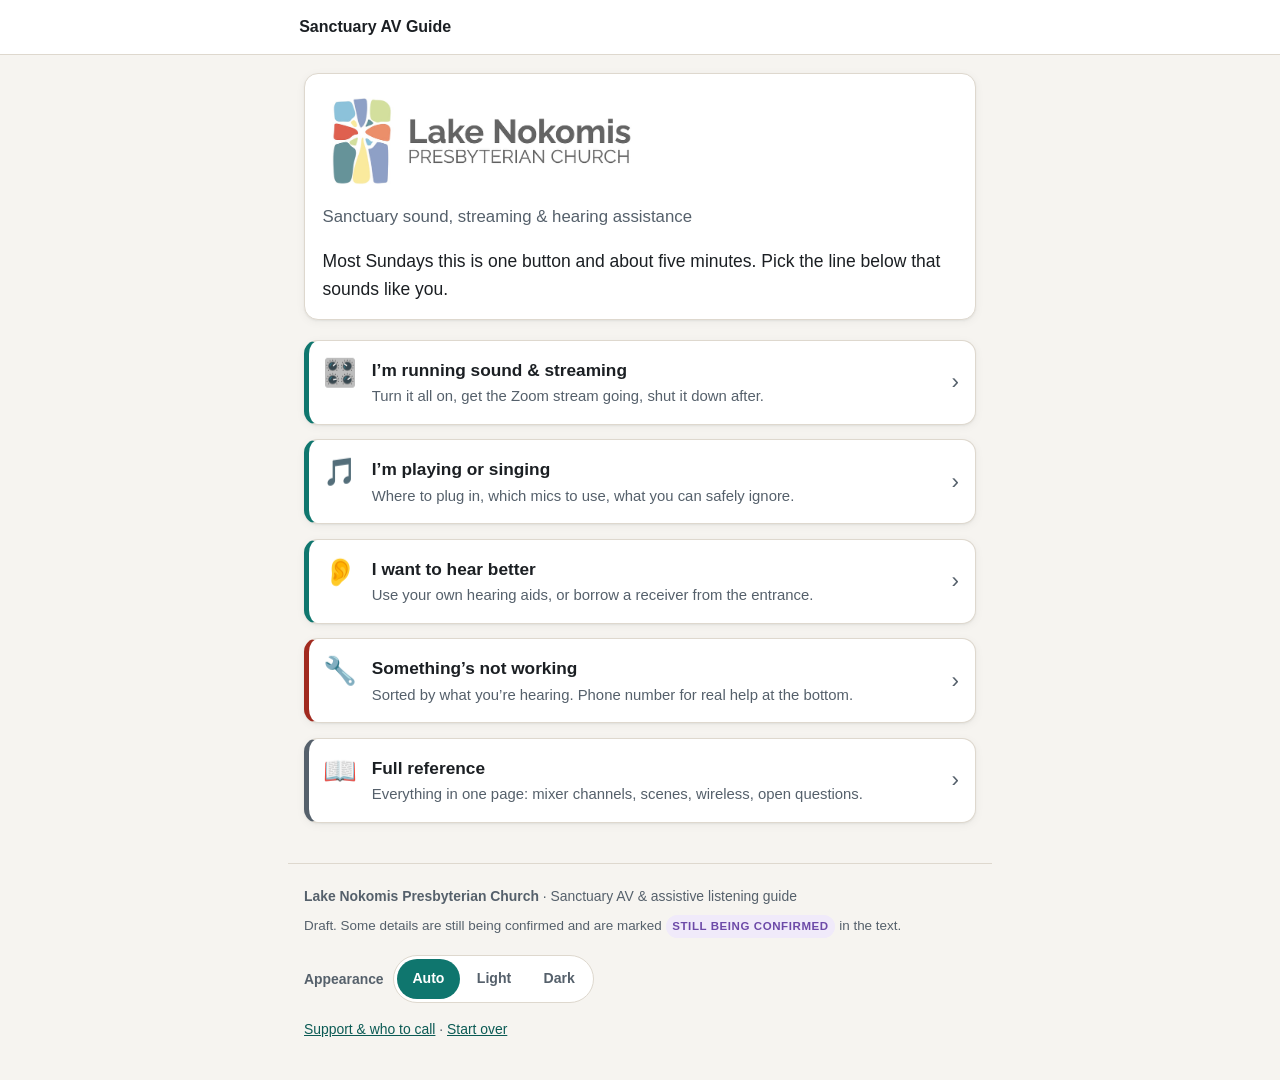
==== index.html @ f96664ce "Document how to switch phantom power on The musician page told people to ask a tech volunteer withou" ====
<!DOCTYPE html>
<html lang="en">
<head>
<meta charset="utf-8">
<meta name="viewport" content="width=device-width, initial-scale=1, viewport-fit=cover">
<title>LNPC Sanctuary AV Guide</title>
<meta name="description" content="Quick, plain-language help for running sound, streaming, and assistive listening in the Lake Nokomis Presbyterian Church sanctuary.">
<meta name="theme-color" id="theme-color" content="#ffffff">
<script>
  /* Apply a saved Appearance choice before the first paint, so a reader
     who picked Dark never gets a flash of the light page. Kept inline
     and tiny on purpose, because it has to run before the stylesheet paints. */
  (function () {
    try {
      var saved = localStorage.getItem('lnpc.theme');
      if (saved === 'dark' || saved === 'light') {
        document.documentElement.setAttribute('data-theme', saved);
      }
    } catch (e) { /* private mode: fall back to following the phone */ }
  })();
</script>
<link rel="icon" href="assets/img/favicon.svg" type="image/svg+xml">
<link rel="apple-touch-icon" href="assets/img/favicon.svg">
<link rel="manifest" href="manifest.webmanifest">
<link rel="stylesheet" href="assets/css/styles.css?v=6">
</head>
<body>
<a class="skip-link" href="#main">Skip to content</a>

<header class="topbar" id="topbar">
  <div class="topbar-inner">
    <a class="topbar-back" id="back-link" href="#/" hidden>
      <span aria-hidden="true">&#8249;</span><span class="topbar-back-text">Back</span>
    </a>
    <span class="topbar-title" id="topbar-title">Sanctuary AV Guide</span>
    <a class="topbar-help" id="help-link" href="#/help">Help</a>
  </div>
</header>

<main id="main" tabindex="-1"></main>

<footer class="sitefoot">
  <p><strong>Lake Nokomis Presbyterian Church</strong> &middot; Sanctuary AV &amp; assistive listening guide</p>
  <p class="sitefoot-meta">Draft. Some details are still being confirmed and are marked <span class="pill pill-open">Still being confirmed</span> in the text.</p>

  <div class="theme" id="theme-control">
    <span class="theme-label" id="theme-label">Appearance</span>
    <div class="theme-group" role="group" aria-labelledby="theme-label">
      <button type="button" class="theme-btn" data-theme-set="auto"  aria-pressed="true">Auto</button>
      <button type="button" class="theme-btn" data-theme-set="light" aria-pressed="false">Light</button>
      <button type="button" class="theme-btn" data-theme-set="dark"  aria-pressed="false">Dark</button>
    </div>
  </div>

  <p><a href="#/support">Support &amp; who to call</a> &middot; <a href="#/">Start over</a></p>
</footer>

<!-- Bump ?v= on all three when you change content, styling or code.
     GitHub Pages caches these for ~10 minutes otherwise, and returning
     visitors keep seeing the old version. See README. -->
<script src="assets/js/content.js?v=6"></script>
<script src="assets/js/app.js?v=6"></script>
</body>
</html>
---- assets/css/styles.css ----
/* ---------------------------------------------------------------
   LNPC Sanctuary AV Guide: mobile-first stylesheet
   Read on a phone, often mid-service. Big targets, calm colors,
   nothing that needs a second look.

   THEMING
   Every color is a token, defined three times below:

     :root                              the light palette
     @media (prefers-color-scheme:dark) the dark palette, used when the
       :root:not([data-theme="light"])  phone is dark and the reader has
                                        not forced light
     :root[data-theme="dark"]           the dark palette, forced by the
                                        Appearance control in the footer

   The two dark blocks hold identical values and MUST be kept in sync.
   Nothing outside these three blocks should name a raw color. If you
   find yourself writing one, add a token instead.
   --------------------------------------------------------------- */

:root {
  color-scheme: light;

  --bg:          #f6f4f0;
  --surface:     #ffffff;
  --surface-2:   #f0ece5;
  --ink:         #1b1f23;
  --ink-soft:    #55606b;
  --line:        #ded8ce;

  --accent:      #0f766e;   /* borders, fills, the check circle   */
  --accent-text: #0b5a54;   /* accent color when used as TEXT     */
  --accent-bg:   #e3f2f0;   /* tinted panel behind accent content */
  --on-accent:   #ffffff;   /* text sitting ON an accent fill     */

  --warn:        #9a5b00;
  --warn-bg:     #fdf1de;
  --danger:      #a12a1f;
  --danger-bg:   #fbe9e7;
  --open:        #6d4aa8;
  --open-bg:     #f0eafa;
  --good:        #1f7a43;

  --shadow: 0 1px 2px rgba(27,31,35,.06), 0 2px 10px rgba(27,31,35,.05);
  --radius: 14px;
  --tap:    48px;
}

/* Dark palette, used when the phone is in dark mode and the reader hasn't forced light */
@media (prefers-color-scheme: dark) {
  :root:not([data-theme="light"]) {
    color-scheme: dark;

    --bg:          #14171a;
    --surface:     #1e2226;
    --surface-2:   #262c31;
    --ink:         #eef1f3;
    --ink-soft:    #a8b3bd;
    --line:        #333b42;

    --accent:      #4fd1c5;
    --accent-text: #7fe3d8;
    --accent-bg:   #10312f;
    --on-accent:   #06231f;

    --warn:        #f0b866;
    --warn-bg:     #33280f;
    --danger:      #f2a097;
    --danger-bg:   #3a1e1a;
    --open:        #c4a7f0;
    --open-bg:     #2a2140;
    --good:        #6ed49a;

    --shadow: 0 1px 2px rgba(0,0,0,.3), 0 2px 10px rgba(0,0,0,.25);
  }
}

/* Dark palette, forced by the Appearance control. Keep in sync above. */
:root[data-theme="dark"] {
  color-scheme: dark;

  --bg:          #14171a;
  --surface:     #1e2226;
  --surface-2:   #262c31;
  --ink:         #eef1f3;
  --ink-soft:    #a8b3bd;
  --line:        #333b42;

  --accent:      #4fd1c5;
  --accent-text: #7fe3d8;
  --accent-bg:   #10312f;
  --on-accent:   #06231f;

  --warn:        #f0b866;
  --warn-bg:     #33280f;
  --danger:      #f2a097;
  --danger-bg:   #3a1e1a;
  --open:        #c4a7f0;
  --open-bg:     #2a2140;
  --good:        #6ed49a;

  --shadow: 0 1px 2px rgba(0,0,0,.3), 0 2px 10px rgba(0,0,0,.25);
}

*, *::before, *::after { box-sizing: border-box; }

[hidden] { display: none !important; }

html { -webkit-text-size-adjust: 100%; }

body {
  margin: 0;
  background: var(--bg);
  color: var(--ink);
  font: 17px/1.6 -apple-system, BlinkMacSystemFont, "Segoe UI", Roboto,
        "Helvetica Neue", Arial, sans-serif;
  overflow-wrap: break-word;
}

h1, h2, h3 { line-height: 1.25; margin: 0 0 .4em; letter-spacing: -.01em; }
h1 { font-size: 1.6rem; }
h2 { font-size: 1.22rem; margin-top: 1.9rem; }
h3 { font-size: 1.02rem; margin-top: 1.4rem; }
p  { margin: 0 0 1rem; }
ul, ol { margin: 0 0 1rem; padding-left: 1.35rem; }
li { margin-bottom: .45rem; }
strong { font-weight: 650; }

a { color: var(--accent-text); }

code {
  font-family: ui-monospace, SFMono-Regular, Menlo, Consolas, monospace;
  font-size: .92em;
  background: var(--surface-2);
  border: 1px solid var(--line);
  border-radius: 6px;
  padding: .08em .35em;
}

:focus-visible {
  outline: 3px solid var(--accent);
  outline-offset: 2px;
  border-radius: 6px;
}

.skip-link {
  position: absolute; left: -9999px; top: 0;
  background: var(--accent); color: var(--on-accent);
  padding: .7rem 1rem; z-index: 50; border-radius: 0 0 8px 0;
}
.skip-link:focus { left: 0; }

/* ---------- top bar ---------- */

.topbar {
  position: sticky; top: 0; z-index: 20;
  background: var(--surface);
  border-bottom: 1px solid var(--line);
  padding-top: env(safe-area-inset-top);
}
.topbar-inner {
  display: flex; align-items: center; gap: .5rem;
  max-width: 44rem; margin: 0 auto;
  min-height: 54px; padding: 0 .35rem;
}
.topbar-back, .topbar-help {
  display: inline-flex; align-items: center; justify-content: center;
  min-height: 44px; padding: 0 .7rem;
  font-size: .97rem; font-weight: 600;
  color: var(--accent-text); text-decoration: none;
  border-radius: 10px; white-space: nowrap;
}
.topbar-back .chev { font-size: 1.5rem; line-height: 1; margin-right: .2rem; }
.topbar-title {
  flex: 1; min-width: 0;
  font-weight: 650; font-size: 1rem;
  overflow: hidden; text-overflow: ellipsis; white-space: nowrap;
  padding-left: .35rem;
}
.topbar-back:not([hidden]) + .topbar-title { text-align: center; padding-left: 0; }
.topbar-help { background: var(--accent-bg); }

/* ---------- page frame ---------- */

main {
  display: block;
  max-width: 44rem;
  margin: 0 auto;
  padding: 1.1rem 1rem 2.5rem;
}
main:focus { outline: none; }

.lede {
  font-size: 1.05rem;
  color: var(--ink-soft);
  margin-top: -.2rem;
}

.page-head { margin-bottom: 1.4rem; }

/* ---------- home tiles ---------- */

.home-hello {
  background: var(--surface);
  border: 1px solid var(--line);
  border-radius: var(--radius);
  padding: 1rem 1.1rem;
  margin-bottom: 1.25rem;
  box-shadow: var(--shadow);
}
.home-hello h1 { font-size: 1.42rem; }
.home-hello p:last-child { margin-bottom: 0; }

/* The church logo is artwork on white, so it sits on its own white
   panel. Against the light card that reads as one surface; in dark
   mode it reads as a deliberate plaque rather than a stray rectangle.
   This white is intentional in both themes. */
.brand {
  margin: 0 0 .9rem;
  background: #ffffff;
  border-radius: 10px;
  padding: .5rem .6rem;
}
.brand img {
  display: block;
  width: 100%;
  max-width: 300px;
  height: auto;
}

.tiles { display: grid; gap: .8rem; }

.tile {
  display: flex; align-items: flex-start; gap: .9rem;
  background: var(--surface);
  border: 1px solid var(--line);
  border-left: 5px solid var(--accent);
  border-radius: var(--radius);
  padding: 1rem 1rem 1rem .9rem;
  min-height: 76px;
  text-decoration: none; color: inherit;
  box-shadow: var(--shadow);
  transition: transform .12s ease, background .12s ease;
}
.tile:active { transform: scale(.99); background: var(--surface-2); }
.tile-icon { font-size: 1.7rem; line-height: 1.2; flex: none; }
.tile-text { min-width: 0; }
.tile-title { display: block; font-weight: 650; font-size: 1.08rem; margin-bottom: .12rem; }
.tile-sub { display: block; color: var(--ink-soft); font-size: .93rem; line-height: 1.45; }
.tile-chev { margin-left: auto; align-self: center; color: var(--ink-soft); font-size: 1.4rem; flex: none; }

.tile-alert { border-left-color: var(--danger); }
.tile-quiet { border-left-color: var(--ink-soft); }

/* ---------- generic cards ---------- */

.card {
  background: var(--surface);
  border: 1px solid var(--line);
  border-radius: var(--radius);
  padding: 1rem 1.05rem;
  margin: 0 0 1rem;
  box-shadow: var(--shadow);
}
.card > :last-child { margin-bottom: 0; }
.card h2, .card h3 { margin-top: 0; }

/* ---------- callouts ---------- */

.callout {
  border: 1px solid var(--line);
  border-left: 5px solid var(--ink-soft);
  border-radius: 12px;
  background: var(--surface-2);
  padding: .8rem .95rem;
  margin: 0 0 1rem;
}
.callout > :last-child { margin-bottom: 0; }
.callout-label {
  display: block;
  font-size: .78rem; font-weight: 700;
  text-transform: uppercase; letter-spacing: .06em;
  margin-bottom: .3rem;
}
.callout-note { border-left-color: var(--accent); background: var(--accent-bg); }
.callout-note .callout-label { color: var(--accent-text); }
.callout-warn { border-left-color: var(--warn); background: var(--warn-bg); }
.callout-warn .callout-label { color: var(--warn); }
.callout-stop { border-left-color: var(--danger); background: var(--danger-bg); }
.callout-stop .callout-label { color: var(--danger); }
.callout-open { border-left-color: var(--open); background: var(--open-bg); }
.callout-open .callout-label { color: var(--open); }

.pill {
  display: inline-block;
  font-size: .72rem; font-weight: 700;
  text-transform: uppercase; letter-spacing: .05em;
  padding: .12em .5em; border-radius: 999px;
  background: var(--surface-2); color: var(--ink-soft);
  border: 1px solid var(--line);
  vertical-align: middle;
}
.pill-open { background: var(--open-bg); color: var(--open); border-color: transparent; }

/* ---------- numbered step list with check-off ---------- */

.steps { list-style: none; margin: 0 0 1.2rem; padding: 0; }

.step {
  background: var(--surface);
  border: 1px solid var(--line);
  border-radius: var(--radius);
  margin-bottom: .8rem;
  box-shadow: var(--shadow);
  overflow: hidden;
}
.step-head {
  display: flex; align-items: center; gap: .8rem;
  width: 100%; min-height: var(--tap);
  padding: .85rem .95rem;
  background: none; border: 0; margin: 0;
  font: inherit; color: inherit; text-align: left;
  cursor: pointer;
}
.step-num {
  position: relative;
  flex: none;
  width: 34px; height: 34px; border-radius: 50%;
  display: grid; place-items: center;
  background: var(--accent-bg); color: var(--accent-text);
  border: 2px solid var(--accent);
  font-weight: 700; font-size: .95rem;
}
.step-title { font-weight: 650; font-size: 1.04rem; }
.step-check {
  margin-left: auto; flex: none;
  font-size: .74rem; font-weight: 700; letter-spacing: .04em;
  text-transform: uppercase; color: var(--ink-soft);
}
.step-body { padding: 0 .95rem 1rem; }
.step-body > :last-child { margin-bottom: 0; }

.step.is-done { background: var(--surface-2); }
.step.is-done .step-num {
  background: var(--good); border-color: var(--good); color: #fff;
}
.step.is-done .step-num-text { visibility: hidden; }
.step.is-done .step-num::after {
  content: "\2713";
  position: absolute;
  font-size: 1.05rem;
}
.step.is-done .step-title { color: var(--ink-soft); }
.step.is-done .step-check { color: var(--good); }

.steps-tools {
  display: flex; align-items: center; justify-content: space-between;
  gap: .75rem; margin: 0 0 1rem;
  font-size: .9rem; color: var(--ink-soft);
}
.btn-quiet {
  min-height: 40px; padding: .35rem .8rem;
  background: var(--surface); color: var(--ink-soft);
  border: 1px solid var(--line); border-radius: 999px;
  font: inherit; font-size: .88rem; cursor: pointer;
}
.btn-quiet:active { background: var(--surface-2); }

/* ---------- key/value rows (settings, channel map) ---------- */

.rows { margin: 0 0 1.1rem; border-top: 1px solid var(--line); }
.row {
  display: flex; gap: .9rem; align-items: baseline;
  padding: .6rem .1rem;
  border-bottom: 1px solid var(--line);
}
.row-k { flex: 1 1 44%; font-weight: 600; }
.row-v { flex: 1 1 56%; text-align: right; color: var(--ink-soft); }
.row-v strong { color: var(--ink); }

/* ---------- troubleshooting accordion ---------- */

.symptom {
  scroll-margin-top: 72px;
  background: var(--surface);
  border: 1px solid var(--line);
  border-radius: var(--radius);
  margin-bottom: .7rem;
  box-shadow: var(--shadow);
  overflow: hidden;
}
.symptom > summary {
  display: flex; align-items: center; gap: .7rem;
  min-height: 56px; padding: .85rem .95rem;
  font-weight: 650; font-size: 1.03rem;
  cursor: pointer; list-style: none;
}
.symptom > summary::-webkit-details-marker { display: none; }
.symptom > summary::after {
  content: "+"; margin-left: auto;
  font-size: 1.5rem; font-weight: 400; color: var(--ink-soft);
  line-height: 1; flex: none;
}
.symptom[open] > summary::after { content: "\2212"; }
.symptom[open] > summary { border-bottom: 1px solid var(--line); }
.symptom-body { padding: 1rem .95rem .3rem; }
.symptom.is-target {
  border-color: var(--accent);
  box-shadow: 0 0 0 3px var(--accent-bg), var(--shadow);
}

/* ---------- reference photos ---------- */

.shot {
  margin: 0 0 1.1rem;
  background: var(--surface);
  border: 1px solid var(--line);
  border-radius: var(--radius);
  overflow: hidden;
  box-shadow: var(--shadow);
}
.shot img {
  display: block;
  width: 100%;
  height: auto;
  /* Tall phone photos would otherwise push the next step off-screen. */
  max-height: 60vh;
  object-fit: contain;
  background: var(--surface-2);
}
.shot figcaption {
  padding: .6rem .85rem;
  border-top: 1px solid var(--line);
  color: var(--ink-soft);
  font-size: .88rem;
  line-height: 1.45;
}

/* ---------- inline navigation links ---------- */

.jump {
  display: flex; align-items: center; gap: .6rem;
  min-height: var(--tap);
  padding: .7rem .9rem; margin: 0 0 .7rem;
  background: var(--surface-2);
  border: 1px solid var(--line);
  border-radius: 12px;
  text-decoration: none; color: var(--ink);
  font-weight: 600; font-size: .97rem;
}
.jump:active { background: var(--surface); }
.jump::after { content: "\203A"; margin-left: auto; color: var(--ink-soft); font-size: 1.3rem; }
.jump-icon { flex: none; }

/* ---------- support block ---------- */

.support {
  background: var(--accent-bg);
  border: 1px solid var(--accent);
  border-radius: var(--radius);
  padding: 1rem 1.05rem;
  margin: 1.6rem 0 1rem;
}
.support h2 { margin-top: 0; font-size: 1.1rem; }
.support > :last-child { margin-bottom: 0; }
.btn-call {
  display: flex; align-items: center; justify-content: center; gap: .5rem;
  min-height: 52px; margin-bottom: .6rem;
  background: var(--accent); color: var(--on-accent);
  border-radius: 12px; text-decoration: none;
  font-weight: 700; font-size: 1.06rem;
}
.btn-call:active { filter: brightness(.94); }
.btn-mail {
  display: flex; align-items: center; justify-content: center; gap: .5rem;
  min-height: 48px;
  background: var(--surface); color: var(--ink);
  border: 1px solid var(--line); border-radius: 12px;
  text-decoration: none; font-weight: 600;
}

/* ---------- fork chooser (Auracast path A/B) ---------- */

.fork { display: grid; gap: .8rem; margin-bottom: 1.2rem; }
.fork-card {
  display: block;
  background: var(--surface);
  border: 2px solid var(--line);
  border-radius: var(--radius);
  padding: 1rem 1.05rem;
  text-decoration: none; color: inherit;
  box-shadow: var(--shadow);
}
.fork-card:active { border-color: var(--accent); }
.fork-tag {
  display: inline-block; font-size: .76rem; font-weight: 700;
  letter-spacing: .06em; text-transform: uppercase;
  color: var(--accent-text); margin-bottom: .3rem;
}
.fork-title { display: block; font-weight: 650; font-size: 1.1rem; margin-bottom: .25rem; }
.fork-sub { display: block; color: var(--ink-soft); font-size: .95rem; }

/* ---------- table of contents (full reference) ---------- */

.toc { list-style: none; padding: 0; margin: 0 0 1.6rem; }
.toc li { margin: 0; }
.toc a {
  display: flex; align-items: center; min-height: 46px;
  padding: .5rem .2rem; border-bottom: 1px solid var(--line);
  text-decoration: none; color: var(--ink); font-weight: 600;
}
.toc a::after { content: "\203A"; margin-left: auto; color: var(--ink-soft); font-size: 1.25rem; }

.ref-section { scroll-margin-top: 72px; }

.backtotop {
  display: inline-block; margin: .3rem 0 1.4rem;
  font-size: .9rem; font-weight: 600;
}

/* ---------- footer ---------- */

.sitefoot {
  max-width: 44rem; margin: 0 auto;
  padding: 1.4rem 1rem calc(2rem + env(safe-area-inset-bottom));
  border-top: 1px solid var(--line);
  color: var(--ink-soft); font-size: .87rem; line-height: 1.55;
}
.sitefoot p { margin: 0 0 .45rem; }
.sitefoot-meta { font-size: .84rem; }

/* ---------- appearance control ---------- */

.theme {
  display: flex; align-items: center; flex-wrap: wrap;
  gap: .6rem; margin: 1.1rem 0 1rem;
}
.theme-label { font-weight: 600; }
.theme-group {
  display: inline-flex; gap: 2px;
  background: var(--surface);
  border: 1px solid var(--line);
  border-radius: 999px;
  padding: 3px;
}
.theme-btn {
  min-height: 40px; padding: 0 .95rem;
  background: none; border: 0; border-radius: 999px;
  font: inherit; font-size: .88rem; font-weight: 600;
  color: var(--ink-soft); cursor: pointer;
}
.theme-btn:active { background: var(--surface-2); }
.theme-btn[aria-pressed="true"] {
  background: var(--accent);
  color: var(--on-accent);
}

/* ---------- wider screens ---------- */

@media (min-width: 40rem) {
  body { font-size: 17.5px; }
  h1 { font-size: 1.85rem; }
  .tiles { gap: .9rem; }
  .fork { grid-template-columns: 1fr 1fr; }
}

@media (prefers-reduced-motion: reduce) {
  * { transition: none !important; animation: none !important; scroll-behavior: auto !important; }
}
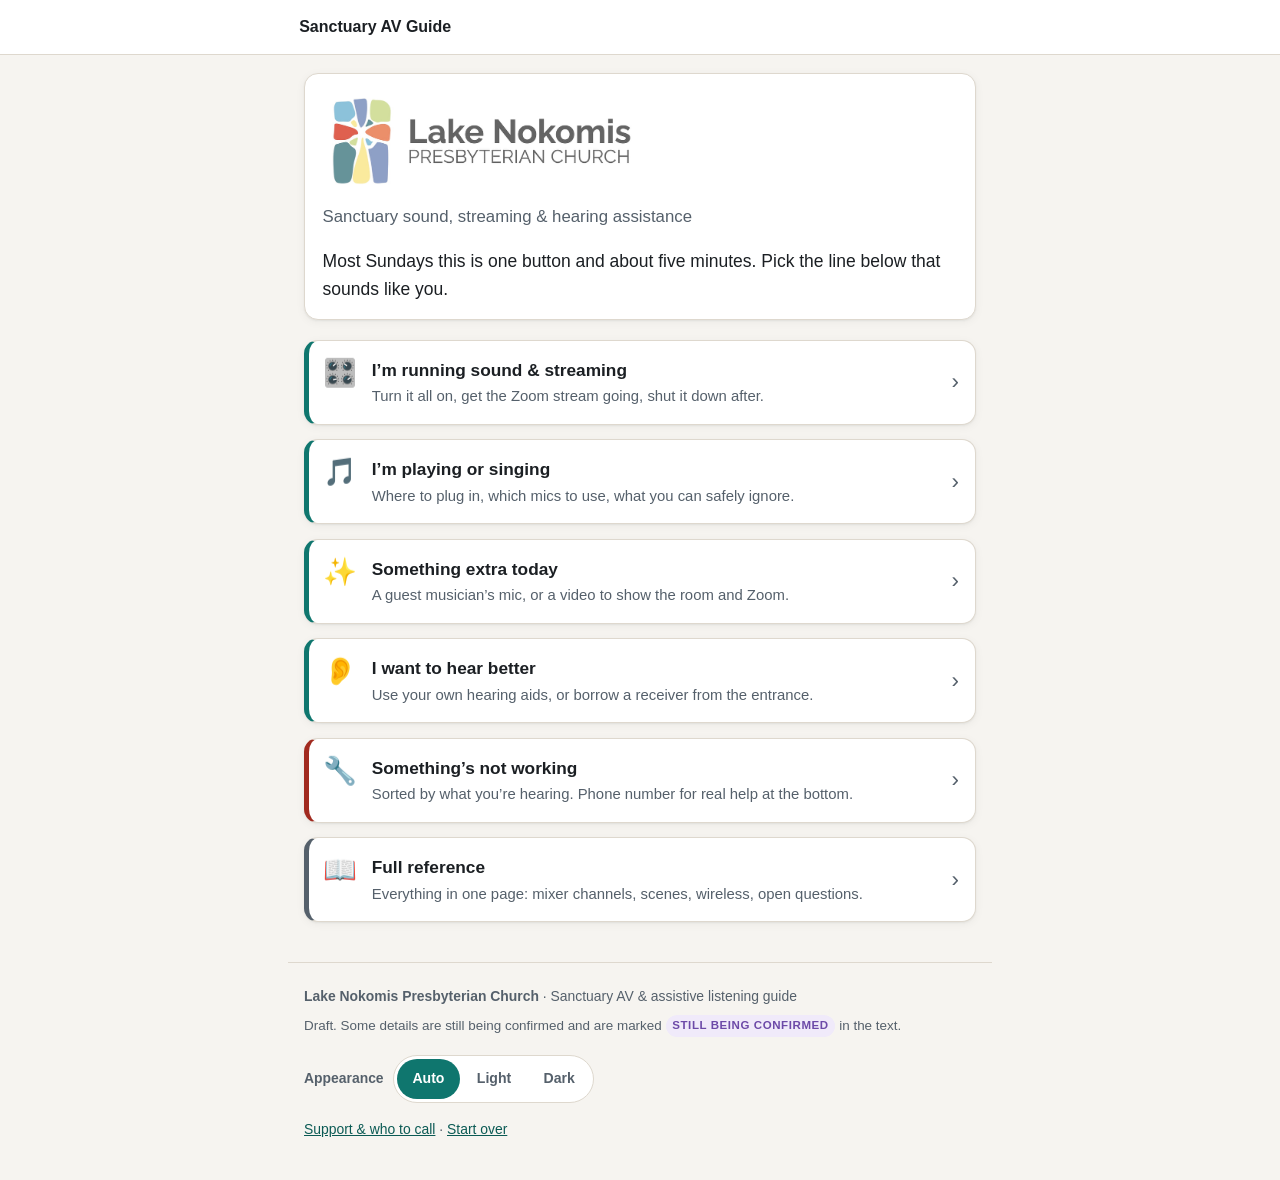
==== commit 2c797e5c: "Add guest mic and video sharing walkthroughs From the walkthrough with Luke at the rack. Two new che" ====
--- a/index.html
+++ b/index.html
@@ -22,7 +22,7 @@
 <link rel="icon" href="assets/img/favicon.svg" type="image/svg+xml">
 <link rel="apple-touch-icon" href="assets/img/favicon.svg">
 <link rel="manifest" href="manifest.webmanifest">
-<link rel="stylesheet" href="assets/css/styles.css?v=6">
+<link rel="stylesheet" href="assets/css/styles.css?v=10">
 </head>
 <body>
 <a class="skip-link" href="#main">Skip to content</a>
@@ -58,7 +58,7 @@
 <!-- Bump ?v= on all three when you change content, styling or code.
      GitHub Pages caches these for ~10 minutes otherwise, and returning
      visitors keep seeing the old version. See README. -->
-<script src="assets/js/content.js?v=6"></script>
-<script src="assets/js/app.js?v=6"></script>
+<script src="assets/js/content.js?v=10"></script>
+<script src="assets/js/app.js?v=10"></script>
 </body>
 </html>
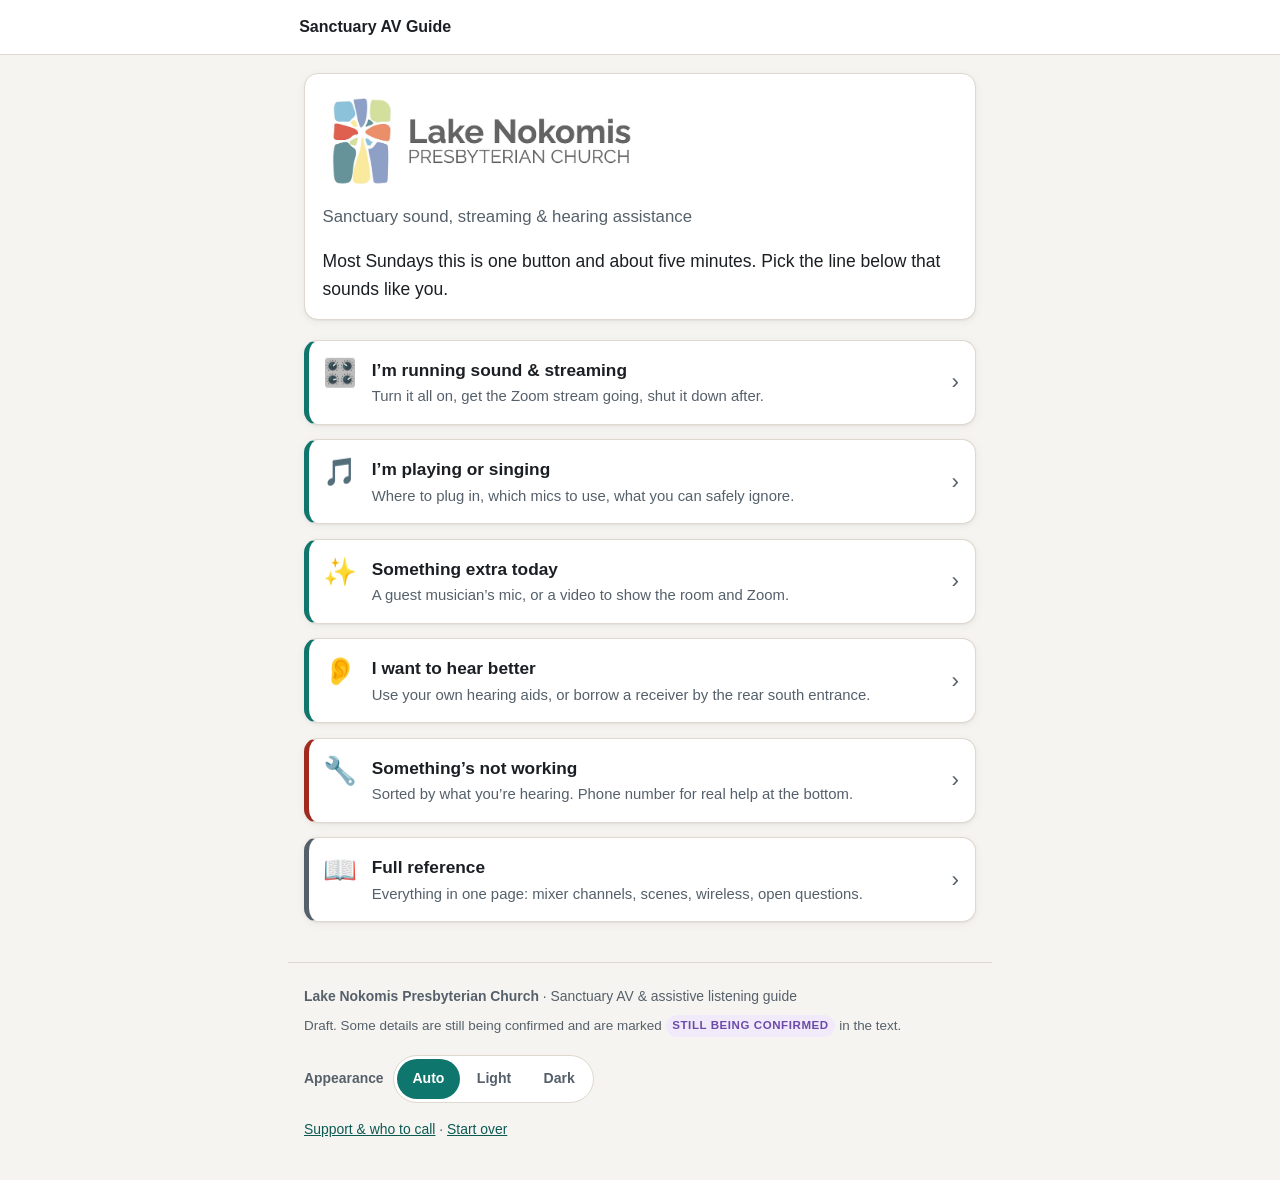
==== commit 85ed8cc0: "Receivers live by the rear south entrance The charging dock has a permanent home now, so the guide n" ====
--- a/index.html
+++ b/index.html
@@ -22,7 +22,7 @@
 <link rel="icon" href="assets/img/favicon.svg" type="image/svg+xml">
 <link rel="apple-touch-icon" href="assets/img/favicon.svg">
 <link rel="manifest" href="manifest.webmanifest">
-<link rel="stylesheet" href="assets/css/styles.css?v=10">
+<link rel="stylesheet" href="assets/css/styles.css?v=12">
 </head>
 <body>
 <a class="skip-link" href="#main">Skip to content</a>
@@ -58,7 +58,7 @@
 <!-- Bump ?v= on all three when you change content, styling or code.
      GitHub Pages caches these for ~10 minutes otherwise, and returning
      visitors keep seeing the old version. See README. -->
-<script src="assets/js/content.js?v=10"></script>
-<script src="assets/js/app.js?v=10"></script>
+<script src="assets/js/content.js?v=12"></script>
+<script src="assets/js/app.js?v=12"></script>
 </body>
 </html>
